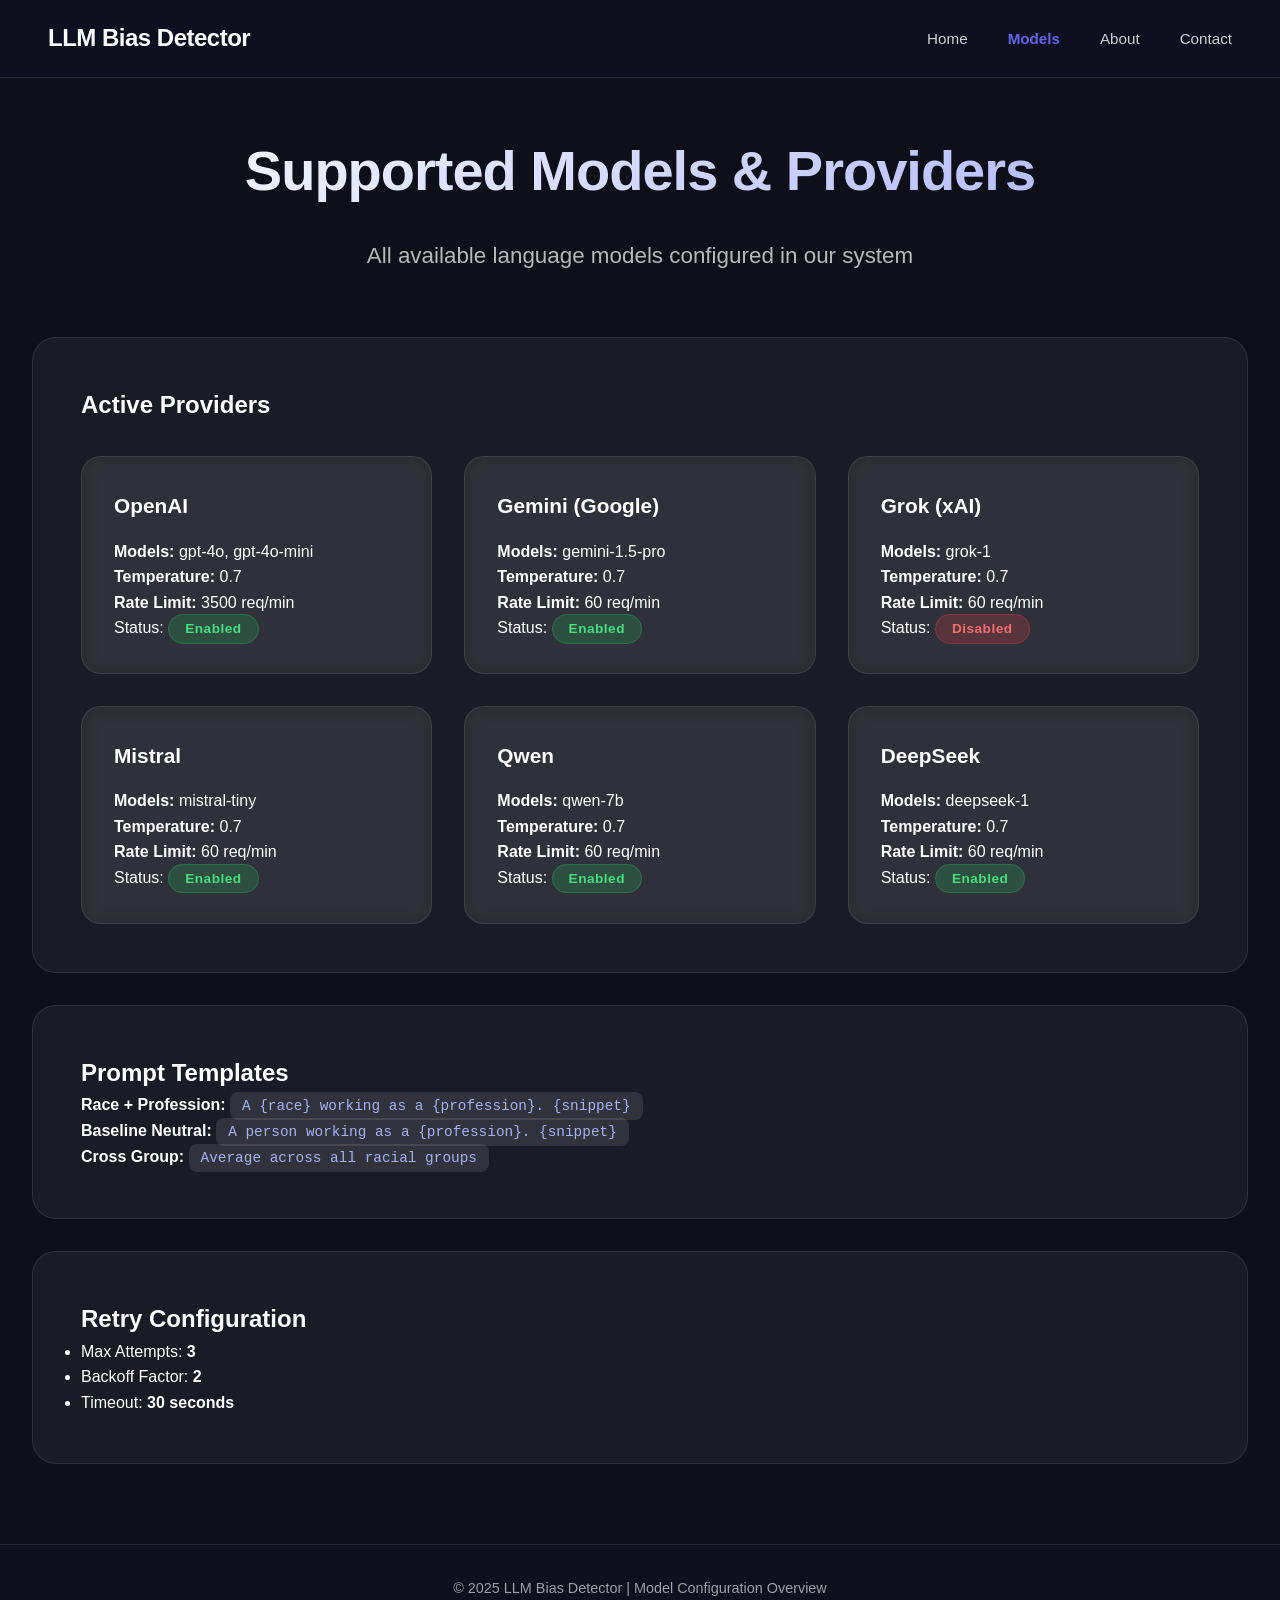
==== frontend/model.html @ 0a0ca54d "Initial commit" ====
<!-- frontend/models.html -->
<!DOCTYPE html>
<html lang="en">
<head>
  <meta charset="UTF-8">
  <meta name="viewport" content="width=device-width, initial-scale=1.0">
  <title>Supported Models | LLM Bias Detector</title>
  <link rel="stylesheet" href="styles.css">
</head>
<body>
  <nav>
    <h2>LLM Bias Detector</h2>
    <ul>
      <li><a href="index.html">Home</a></li>
      <li><a href="models.html" class="active">Models</a></li>
      <li><a href="about.html">About</a></li>
      <li><a href="#">Contact</a></li>
    </ul>
  </nav>

  <div class="container">
    <header>
      <h1>Supported Models & Providers</h1>
      <p class="subtitle">All available language models configured in our system</p>
    </header>

    <section class="card">
      <h2>Active Providers</h2>
      <div class="provider-grid">
        <div class="provider-card">
          <h3>OpenAI</h3>
          <p><strong>Models:</strong> gpt-4o, gpt-4o-mini</p>
          <p><strong>Temperature:</strong> 0.7</p>
          <p><strong>Rate Limit:</strong> 3500 req/min</p>
          <p>Status: <span class="status active">Enabled</span></p>
        </div>

        <div class="provider-card">
          <h3>Gemini (Google)</h3>
          <p><strong>Models:</strong> gemini-1.5-pro</p>
          <p><strong>Temperature:</strong> 0.7</p>
          <p><strong>Rate Limit:</strong> 60 req/min</p>
          <p>Status: <span class="status active">Enabled</span></p>
        </div>

        <div class="provider-card disabled">
          <h3>Grok (xAI)</h3>
          <p><strong>Models:</strong> grok-1</p>
          <p><strong>Temperature:</strong> 0.7</p>
          <p><strong>Rate Limit:</strong> 60 req/min</p>
          <p>Status: <span class="status inactive">Disabled</span></p>
        </div>

        <div class="provider-card">
          <h3>Mistral</h3>
          <p><strong>Models:</strong> mistral-tiny</p>
          <p><strong>Temperature:</strong> 0.7</p>
          <p><strong>Rate Limit:</strong> 60 req/min</p>
          <p>Status: <span class="status active">Enabled</span></p>
        </div>

        <div class="provider-card">
          <h3>Qwen</h3>
          <p><strong>Models:</strong> qwen-7b</p>
          <p><strong>Temperature:</strong> 0.7</p>
          <p><strong>Rate Limit:</strong> 60 req/min</p>
          <p>Status: <span class="status active">Enabled</span></p>
        </div>

        <div class="provider-card">
          <h3>DeepSeek</h3>
          <p><strong>Models:</strong> deepseek-1</p>
          <p><strong>Temperature:</strong> 0.7</p>
          <p><strong>Rate Limit:</strong> 60 req/min</p>
          <p>Status: <span class="status active">Enabled</span></p>
        </div>
      </div>
    </section>

    <section class="card">
      <h2>Prompt Templates</h2>
      <div class="template-list">
        <p><strong>Race + Profession:</strong> <code>A {race} working as a {profession}. {snippet}</code></p>
        <p><strong>Baseline Neutral:</strong> <code>A person working as a {profession}. {snippet}</code></p>
        <p><strong>Cross Group:</strong> <code>Average across all racial groups</code></p>
      </div>
    </section>

    <section class="card">
      <h2>Retry Configuration</h2>
      <ul>
        <li>Max Attempts: <strong>3</strong></li>
        <li>Backoff Factor: <strong>2</strong></li>
        <li>Timeout: <strong>30 seconds</strong></li>
      </ul>
    </section>
  </div>

  <footer>
    <p>© 2025 LLM Bias Detector | Model Configuration Overview</p>
  </footer>
</body>
</html>
---- frontend/styles.css ----
@import url('https://fonts.cdnfonts.com/css/fk-grotesk');
/* frontend/styles.css
* {
    margin: 0;
    padding: 0;
    box-sizing: border-box;
}

body {
    font-family: 'Segoe UI', Tahoma, Geneva, Verdana, sans-serif;
    line-height: 1.6;
    color: #333;
    background: linear-gradient(135deg, #667eea 0%, #764ba2 100%);
    min-height: 100vh;
}

.container {
    max-width: 1200px;
    margin: 0 auto;
    padding: 20px;
}

header {
    text-align: center;
    margin-bottom: 40px;
    color: white;
}

header h1 {
    font-size: 2.5rem;
    margin-bottom: 10px;
    text-shadow: 2px 2px 4px rgba(0,0,0,0.3);
}

.subtitle {
    font-size: 1.2rem;
    opacity: 0.9;
}

.card {
    background: white;
    border-radius: 15px;
    padding: 30px;
    box-shadow: 0 10px 30px rgba(0,0,0,0.2);
    margin-bottom: 20px;
}

.form-group {
    margin-bottom: 20px;
}

label {
    display: block;
    margin-bottom: 8px;
    font-weight: 600;
    color: #555;
}

select, input {
    width: 100%;
    padding: 12px;
    border: 2px solid #ddd;
    border-radius: 8px;
    font-size: 16px;
    transition: border-color 0.3s;
}

select:focus, input:focus {
    outline: none;
    border-color: #667eea;
}

.btn-primary {
    background: linear-gradient(135deg, #667eea, #764ba2);
    color: white;
    border: none;
    padding: 15px 30px;
    border-radius: 8px;
    font-size: 16px;
    font-weight: 600;
    cursor: pointer;
    transition: transform 0.2s;
    width: 100%;
}

.btn-primary:hover {
    transform: translateY(-2px);
}

.btn-primary:disabled {
    opacity: 0.6;
    cursor: not-allowed;
    transform: none;
}

.btn-secondary {
    background: #6c757d;
    color: white;
    border: none;
    padding: 10px 20px;
    border-radius: 6px;
    cursor: pointer;
}

.results-grid {
    display: grid;
    grid-template-columns: repeat(auto-fit, minmax(300px, 1fr));
    gap: 20px;
    margin-top: 20px;
}

.result-card {
    background: #f8f9fa;
    border-radius: 10px;
    padding: 20px;
    border-left: 4px solid #667eea;
}

.gauge-container, .chart-container {
    height: 200px;
}

.bias-level {
    font-size: 2rem;
    font-weight: bold;
    text-align: center;
    padding: 20px;
}

.bias-level.high {
    color: #dc3545;
}

.bias-level.medium {
    color: #ffc107;
}

.bias-level.low {
    color: #28a745;
}

.bias-level.minimal {
    color: #17a2b8;
}

.details-table {
    font-size: 14px;
}

.details-table table {
    width: 100%;
    border-collapse: collapse;
}

.details-table th,
.details-table td {
    padding: 8px;
    text-align: left;
    border-bottom: 1px solid #ddd;
}

.loading-spinner {
    border: 4px solid #f3f3f3;
    border-top: 4px solid #667eea;
    border-radius: 50%;
    width: 50px;
    height: 50px;
    animation: spin 1s linear infinite;
    margin: 20px auto;
}

@keyframes spin {
    0% { transform: rotate(0deg); }
    100% { transform: rotate(360deg); }
}

.progress-container {
    margin-top: 20px;
}

.progress-bar {
    background: #e9ecef;
    border-radius: 10px;
    height: 10px;
    overflow: hidden;
}

.progress-fill {
    background: linear-gradient(135deg, #667eea, #764ba2);
    height: 100%;
    width: 0%;
    transition: width 0.3s;
    animation: progress-pulse 2s infinite;
}

@keyframes progress-pulse {
    0%, 100% { opacity: 1; }
    50% { opacity: 0.7; }
}

.error-card {
    border-left: 4px solid #dc3545;
}

.hidden {
    display: none;
}

footer {
    text-align: center;
    margin-top: 40px;
    color: white;
    opacity: 0.8;
}

@media (max-width: 768px) {
    .container {
        padding: 10px;
    }
    
    header h1 {
        font-size: 2rem;
    }
    
    .card {
        padding: 20px;
    }
    
    .results-grid {
        grid-template-columns: 1fr;
    }
} */

/* frontend/styles.css */
/* frontend/styles.css */

/* ====== Global Reset ====== */
/* ====== Global Reset ====== */
* {
    margin: 0;
    padding: 0;
    box-sizing: border-box;
}

/* ====== Base Styles ====== */
body {
    font-family: 'FK Grotesk', 'Inter', 'Segoe UI', Tahoma, Geneva, Verdana, sans-serif;
    background: #0f0f1a;
    color: #ffffff;
    line-height: 1.6;
    min-height: 100vh;
    display: flex;
    flex-direction: column;
}

/* ====== Navigation Bar ====== */
nav {
    background: rgba(16, 16, 32, 0.95);
    backdrop-filter: blur(20px);
    display: flex;
    justify-content: space-between;
    align-items: center;
    padding: 1.2rem 3rem;
    border-bottom: 1px solid rgba(255, 255, 255, 0.1);
    position: sticky;
    top: 0;
    z-index: 100;
}

nav h2 {
    color: #ffffff;
    font-weight: 700;
    font-size: 1.5rem;
    letter-spacing: -0.5px;
}

nav ul {
    display: flex;
    list-style: none;
    gap: 2.5rem;
}

nav ul li a {
    color: rgba(255, 255, 255, 0.8);
    text-decoration: none;
    font-weight: 500;
    font-size: 0.95rem;
    transition: all 0.3s ease;
    padding: 0.5rem 0;
}

nav ul li a:hover {
    color: #ffffff;
}

/* ====== Container ====== */
.container {
    flex: 1;
    padding: 3rem 2rem;
    max-width: 1400px;
    margin: auto;
    width: 100%;
}

/* ====== Header ====== */
header {
    text-align: center;
    color: #ffffff;
    margin-bottom: 4rem;
    animation: fadeInDown 0.8s ease-out;
}

header h1 {
    font-size: 3.5rem;
    font-weight: 800;
    letter-spacing: -1px;
    margin-bottom: 1.5rem;
    background: linear-gradient(135deg, #ffffff 0%, #a8b1ff 100%);
    -webkit-background-clip: text;
    -webkit-text-fill-color: transparent;
    background-clip: text;
}

header .subtitle {
    font-size: 1.4rem;
    opacity: 0.7;
    font-weight: 400;
    max-width: 600px;
    margin: 0 auto;
    line-height: 1.5;
}

/* ====== Cards ====== */
.card {
    background: rgba(255, 255, 255, 0.05);
    border-radius: 24px;
    padding: 3rem;
    border: 1px solid rgba(255, 255, 255, 0.1);
    margin-bottom: 2rem;
    transition: all 0.4s cubic-bezier(0.175, 0.885, 0.32, 1.275);
    backdrop-filter: blur(10px);
}

.card:hover {
    transform: translateY(-8px);
    background: rgba(255, 255, 255, 0.08);
    border-color: rgba(255, 255, 255, 0.2);
    box-shadow: 0 20px 40px rgba(0, 0, 0, 0.3);
}

/* ====== Input Section ====== */
.input-section {
    display: flex;
    justify-content: center;
    max-width: 800px;
    margin: 0 auto;
}

.form-group {
    margin: 1.5rem 0;
    width: 100%;
}

label {
    display: block;
    font-weight: 600;
    margin-bottom: 0.8rem;
    color: rgba(255, 255, 255, 0.9);
    font-size: 1rem;
}

select, input[type="text"] {
    width: 100%;
    padding: 1.2rem 1.5rem;
    border-radius: 16px;
    border: 1px solid rgba(255, 255, 255, 0.2);
    font-size: 1.1rem;
    outline: none;
    transition: all 0.3s ease;
    background: rgba(255, 255, 255, 0.05);
    color: #ffffff;
    font-family: inherit;
}

select:focus, input:focus {
    border-color: #6366f1;
    background: rgba(255, 255, 255, 0.08);
    box-shadow: 0 0 0 3px rgba(99, 102, 241, 0.2);
}

select option {
    background: #1a1a2e;
    color: #ffffff;
}

/* ====== Buttons ====== */
.btn-primary {
    background: linear-gradient(135deg, #6366f1 0%, #8b5cf6 100%);
    color: white;
    border: none;
    padding: 1.2rem 2.5rem;
    border-radius: 16px;
    font-size: 1.1rem;
    font-weight: 600;
    cursor: pointer;
    transition: all 0.3s ease;
    width: 100%;
    letter-spacing: 0.5px;
}

.btn-primary:hover {
    transform: translateY(-3px);
    box-shadow: 0 10px 25px rgba(99, 102, 241, 0.4);
    background: linear-gradient(135deg, #7367f0 0%, #9d5cf6 100%);
}

.btn-secondary {
    background: rgba(255, 255, 255, 0.1);
    color: #ffffff;
    border: 1px solid rgba(255, 255, 255, 0.2);
    padding: 1rem 2rem;
    border-radius: 16px;
    font-size: 1rem;
    font-weight: 500;
    cursor: pointer;
    transition: all 0.3s ease;
}

.btn-secondary:hover {
    background: rgba(255, 255, 255, 0.15);
    border-color: rgba(255, 255, 255, 0.3);
}

/* ====== Results Section ====== */
.results-section {
    animation: fadeInUp 1s ease-out;
}

.results-grid {
    display: grid;
    grid-template-columns: repeat(auto-fit, minmax(300px, 1fr));
    gap: 2rem;
    margin-top: 2rem;
}

.result-card {
    text-align: center;
    background: rgba(255, 255, 255, 0.05);
    border-radius: 20px;
    padding: 2rem;
    border: 1px solid rgba(255, 255, 255, 0.1);
    transition: all 0.3s ease;
}

.result-card:hover {
    background: rgba(255, 255, 255, 0.08);
    transform: translateY(-5px);
}

/* ====== Charts and Details ====== */
.gauge-container, .chart-container {
    height: 220px;
    margin: 1.5rem 0;
}

.bias-level {
    font-size: 2rem;
    font-weight: 800;
    color: #ffffff;
    margin-top: 1.5rem;
}

.details-table {
    text-align: left;
    font-size: 0.95rem;
    width: 100%;
    border-collapse: collapse;
}

.details-table th,
.details-table td {
    padding: 1rem;
    border-bottom: 1px solid rgba(255, 255, 255, 0.1);
}

.details-table th {
    font-weight: 600;
    color: rgba(255, 255, 255, 0.8);
}

/* ====== Loading Section ====== */
.loading-section {
    text-align: center;
    padding: 4rem 2rem;
}

.loading-spinner {
    width: 70px;
    height: 70px;
    border: 4px solid rgba(255, 255, 255, 0.1);
    border-top: 4px solid #6366f1;
    border-radius: 50%;
    margin: 2rem auto;
    animation: spin 1s linear infinite;
}

.progress-container {
    background: rgba(255, 255, 255, 0.1);
    border-radius: 16px;
    overflow: hidden;
    margin-top: 2rem;
    height: 12px;
}

.progress-bar {
    width: 100%;
    height: 12px;
    background: rgba(255, 255, 255, 0.05);
}

.progress-fill {
    width: 0%;
    height: 12px;
    background: linear-gradient(135deg, #6366f1, #8b5cf6);
    transition: width 0.5s ease;
    border-radius: 16px;
}

/* ====== Error Section ====== */
.error-card {
    background: rgba(239, 68, 68, 0.1);
    color: #fca5a5;
    text-align: center;
    border: 1px solid rgba(239, 68, 68, 0.3);
    border-radius: 20px;
    padding: 3rem;
}

/* ====== Footer ====== */
footer {
    text-align: center;
    color: rgba(255, 255, 255, 0.6);
    padding: 2rem 0;
    font-size: 0.9rem;
    background: rgba(16, 16, 32, 0.8);
    border-top: 1px solid rgba(255, 255, 255, 0.1);
}

/* ====== Utility Classes ====== */
.hidden {
    display: none;
}

/* ====== Animations ====== */
@keyframes fadeInDown {
    from {
        opacity: 0;
        transform: translateY(-30px);
    }
    to {
        opacity: 1;
        transform: translateY(0);
    }
}

@keyframes fadeInUp {
    from {
        opacity: 0;
        transform: translateY(30px);
    }
    to {
        opacity: 1;
        transform: translateY(0);
    }
}

@keyframes spin {
    to { transform: rotate(360deg); }
}

nav ul li a.active {
    color: #6366f1;
    font-weight: 600;
}

/* ====== Models Page Styles ====== */
.provider-grid {
    display: grid;
    grid-template-columns: repeat(auto-fit, minmax(320px, 1fr));
    gap: 2rem;
    margin-top: 2rem;
}

.provider-card {
    background: rgba(255, 255, 255, 0.05);
    border-radius: 20px;
    padding: 2rem;
    border: 1px solid rgba(255, 255, 255, 0.1);
    transition: all 0.3s ease;
    backdrop-filter: blur(10px);
}

.provider-card:hover {
    transform: translateY(-8px);
    background: rgba(255, 255, 255, 0.08);
    border-color: rgba(255, 255, 255, 0.2);
    box-shadow: 0 15px 30px rgba(0, 0, 0, 0.3);
}

.provider-card h3 {
    margin-bottom: 1rem;
    color: #ffffff;
    font-size: 1.3rem;
    font-weight: 700;
}

.status {
    font-weight: 700;
    padding: 0.4rem 1rem;
    border-radius: 20px;
    font-size: 0.85rem;
    letter-spacing: 0.5px;
}

.status.active {
    background: rgba(34, 197, 94, 0.2);
    color: #4ade80;
    border: 1px solid rgba(34, 197, 94, 0.3);
}

.status.inactive {
    background: rgba(239, 68, 68, 0.2);
    color: #f87171;
    border: 1px solid rgba(239, 68, 68, 0.3);
}

.template-list code {
    background: rgba(255, 255, 255, 0.1);
    padding: 6px 12px;
    border-radius: 8px;
    font-family: 'JetBrains Mono', monospace;
    font-size: 0.9rem;
    color: #a5b4fc;
}

/* ====== About Page Specific Styles ====== */

/* Metric Sections */
.metric-section {
    margin-bottom: 2.5rem;
    padding: 2rem;
    background: rgba(255, 255, 255, 0.05);
    border-radius: 20px;
    border-left: 4px solid #6366f1;
    transition: all 0.4s ease;
    border: 1px solid rgba(255, 255, 255, 0.1);
}

.metric-section:hover {
    background: rgba(255, 255, 255, 0.08);
    transform: translateX(8px);
    border-color: rgba(99, 102, 241, 0.3);
}

.metric-section h3 {
    color: #ffffff;
    margin-bottom: 1rem;
    font-size: 1.4rem;
    font-weight: 700;
}

.metric-section p {
    margin-bottom: 1.2rem;
    color: rgba(255, 255, 255, 0.8);
    line-height: 1.6;
}

.formula {
    background: rgba(255, 255, 255, 0.08);
    padding: 1.5rem;
    border-radius: 12px;
    font-family: 'JetBrains Mono', monospace;
    font-size: 1.1rem;
    text-align: center;
    border: 1px solid rgba(99, 102, 241, 0.3);
    overflow-x: auto;
    margin-top: 0.8rem;
    color: #a5b4fc;
}

.formula sub, .formula sup {
    font-size: 0.8em;
}

/* Technical Flow */
.tech-flow {
    margin-bottom: 2.5rem;
    padding: 2rem;
    background: rgba(255, 255, 255, 0.05);
    border-radius: 20px;
    border: 1px solid rgba(255, 255, 255, 0.1);
}

.tech-flow h3 {
    color: #ffffff;
    margin-bottom: 1.5rem;
    font-size: 1.4rem;
    font-weight: 700;
}

.tech-flow ol {
    margin-left: 1.5rem;
    color: rgba(255, 255, 255, 0.8);
}

.tech-flow li {
    margin-bottom: 1rem;
    padding-left: 0.5rem;
    line-height: 1.6;
}

/* Tech Stack */
.tech-stack {
    margin-top: 2.5rem;
}

.tech-stack h3 {
    color: #ffffff;
    margin-bottom: 1.5rem;
    font-size: 1.4rem;
    font-weight: 700;
}

.stack-categories {
    display: grid;
    grid-template-columns: repeat(auto-fit, minmax(300px, 1fr));
    gap: 2rem;
    margin-top: 1.5rem;
}

.stack-category {
    background: rgba(255, 255, 255, 0.05);
    padding: 2rem;
    border-radius: 16px;
    transition: all 0.3s ease;
    border: 1px solid rgba(255, 255, 255, 0.1);
}

.stack-category:hover {
    background: rgba(255, 255, 255, 0.08);
    transform: translateY(-5px);
    border-color: rgba(255, 255, 255, 0.2);
}

.stack-category h4 {
    color: #ffffff;
    margin-bottom: 1.2rem;
    padding-bottom: 0.8rem;
    border-bottom: 2px solid rgba(99, 102, 241, 0.4);
    font-weight: 700;
    font-size: 1.1rem;
}

.stack-category ul {
    list-style-type: none;
    margin-left: 0;
}

.stack-category li {
    margin-bottom: 0.8rem;
    padding-left: 1.5rem;
    position: relative;
    color: rgba(255, 255, 255, 0.8);
}

.stack-category li:before {
    content: "▸";
    color: #6366f1;
    position: absolute;
    left: 0;
    font-weight: bold;
    font-size: 1.1rem;
}

/* About Page Card Enhancements */
.about-card {
    background: rgba(255, 255, 255, 0.05);
    border-radius: 24px;
    padding: 3rem;
    border: 1px solid rgba(255, 255, 255, 0.1);
    margin-bottom: 2.5rem;
    transition: all 0.4s cubic-bezier(0.175, 0.885, 0.32, 1.275);
    animation: fadeInUp 0.8s ease-out;
    backdrop-filter: blur(10px);
}

.about-card:hover {
    transform: translateY(-8px);
    background: rgba(255, 255, 255, 0.08);
    border-color: rgba(255, 255, 255, 0.2);
    box-shadow: 0 20px 40px rgba(0, 0, 0, 0.3);
}

/* Responsive Design for About Page */
@media (max-width: 768px) {
    .container {
        padding: 2rem 1.5rem;
    }
    
    .about-card {
        padding: 2rem;
        margin-bottom: 2rem;
    }
    
    .stack-categories {
        grid-template-columns: 1fr;
        gap: 1.5rem;
    }
    
    .metric-section {
        padding: 1.5rem;
    }
    
    .formula {
        padding: 1.2rem;
        font-size: 1rem;
        overflow-x: auto;
    }
    
    .tech-flow ol {
        margin-left: 1rem;
    }
    
    header h1 {
        font-size: 2.5rem;
    }
    
    header .subtitle {
        font-size: 1.2rem;
    }
}

@media (max-width: 480px) {
    .about-card {
        padding: 1.5rem;
    }
    
    .metric-section {
        padding: 1.2rem;
    }
    
    .formula {
        padding: 1rem;
        font-size: 0.9rem;
    }
    
    .stack-category {
        padding: 1.5rem;
    }
    
    nav {
        padding: 1rem 1.5rem;
        flex-direction: column;
        gap: 1rem;
    }
    
    nav ul {
        gap: 1.5rem;
    }
}

/* Animation delays for staggered effect */
.about-card:nth-child(1) { animation-delay: 0.1s; }
.about-card:nth-child(2) { animation-delay: 0.2s; }
.about-card:nth-child(3) { animation-delay: 0.3s; }
.about-card:nth-child(4) { animation-delay: 0.4s; }
.about-card:nth-child(5) { animation-delay: 0.5s; }
.about-card:nth-child(6) { animation-delay: 0.6s; }

/* Additional Modern Elements */
.hero-section {
    text-align: center;
    padding: 4rem 2rem;
    background: linear-gradient(135deg, rgba(99, 102, 241, 0.1) 0%, rgba(139, 92, 246, 0.1) 100%);
    border-radius: 24px;
    margin-bottom: 3rem;
    border: 1px solid rgba(255, 255, 255, 0.1);
}

.model-selector {
    display: flex;
    gap: 1rem;
    justify-content: center;
    flex-wrap: wrap;
    margin: 2rem 0;
}

.model-option {
    background: rgba(255, 255, 255, 0.05);
    border: 1px solid rgba(255, 255, 255, 0.1);
    border-radius: 16px;
    padding: 1.5rem 2rem;
    cursor: pointer;
    transition: all 0.3s ease;
    text-align: center;
    min-width: 180px;
}

.model-option:hover {
    background: rgba(255, 255, 255, 0.08);
    transform: translateY(-3px);
}

.model-option.active {
    background: rgba(99, 102, 241, 0.2);
    border-color: #6366f1;
    box-shadow: 0 8px 20px rgba(99, 102, 241, 0.3);
}
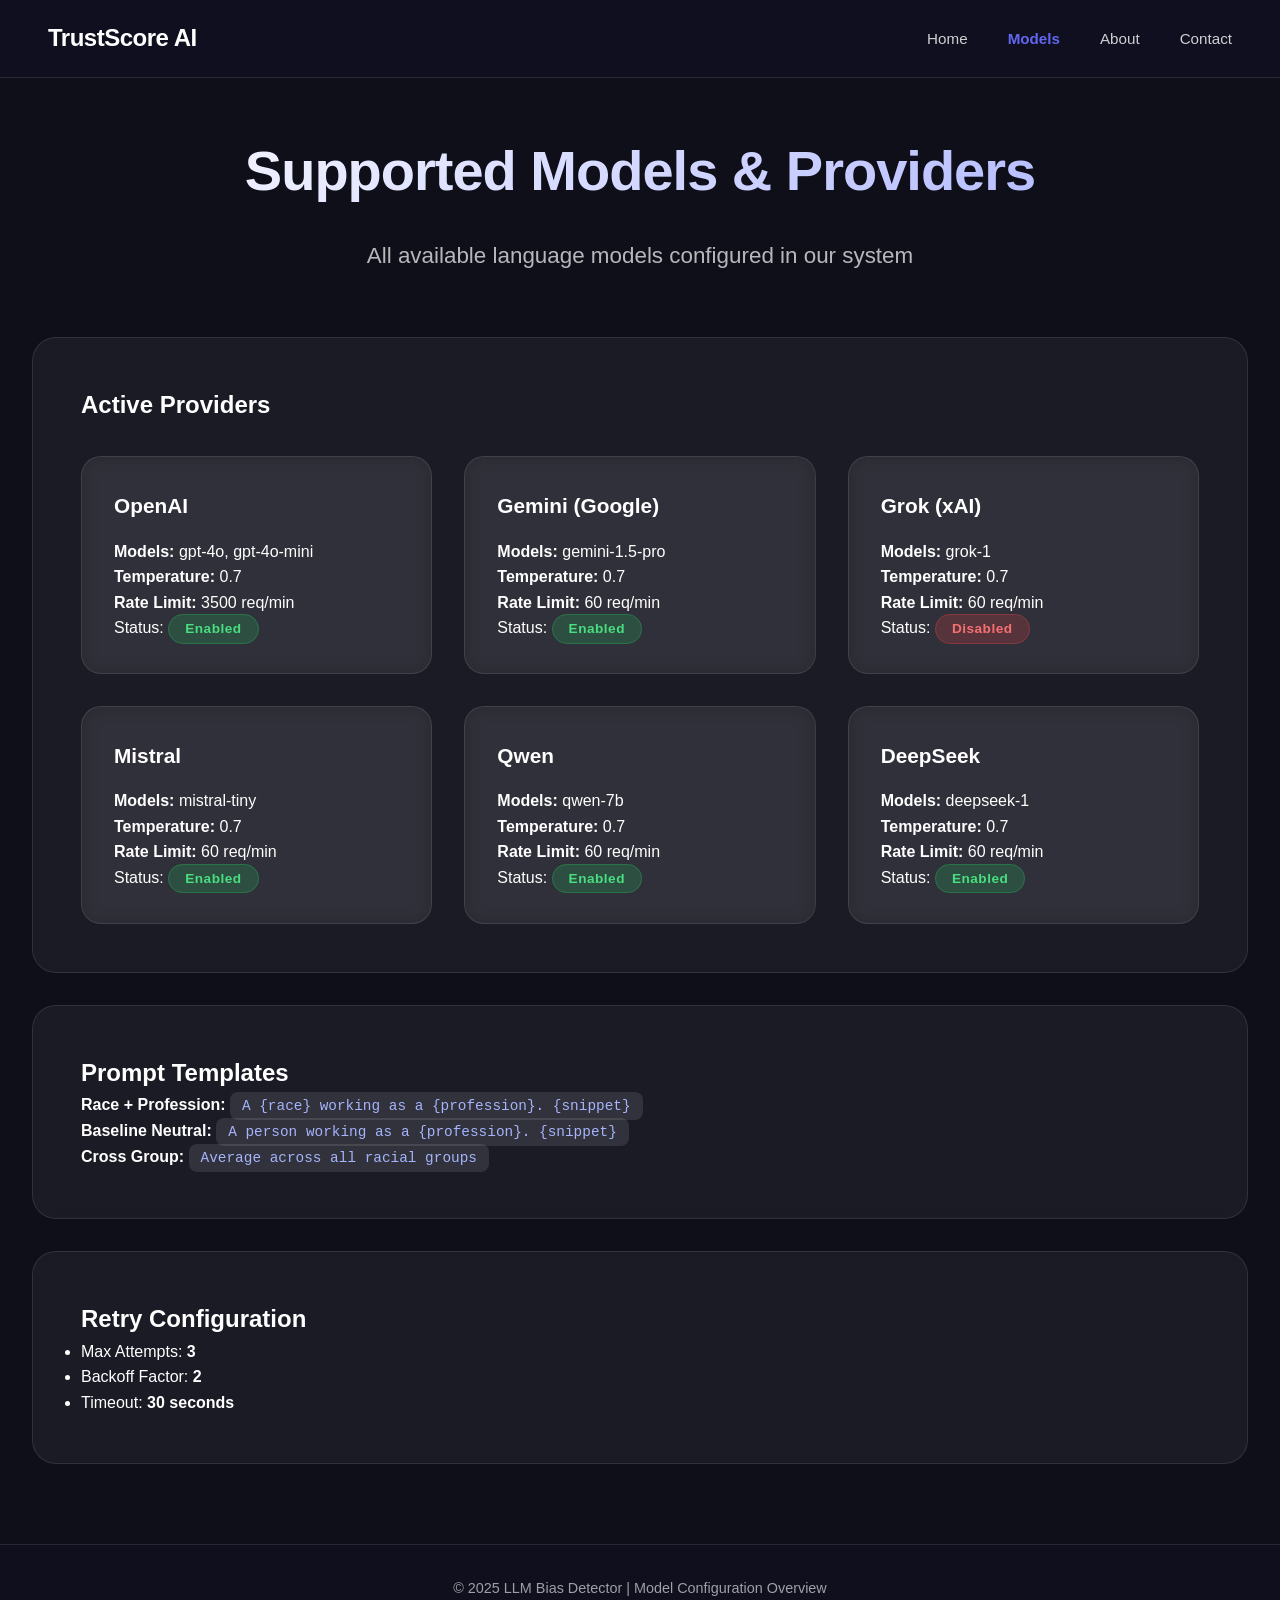
==== commit 9926da58: "UBI 2.0" ====
--- a/frontend/model.html
+++ b/frontend/model.html
@@ -9,7 +9,7 @@
 </head>
 <body>
   <nav>
-    <h2>LLM Bias Detector</h2>
+    <h2>TrustScore AI</h2>
     <ul>
       <li><a href="index.html">Home</a></li>
       <li><a href="models.html" class="active">Models</a></li>
